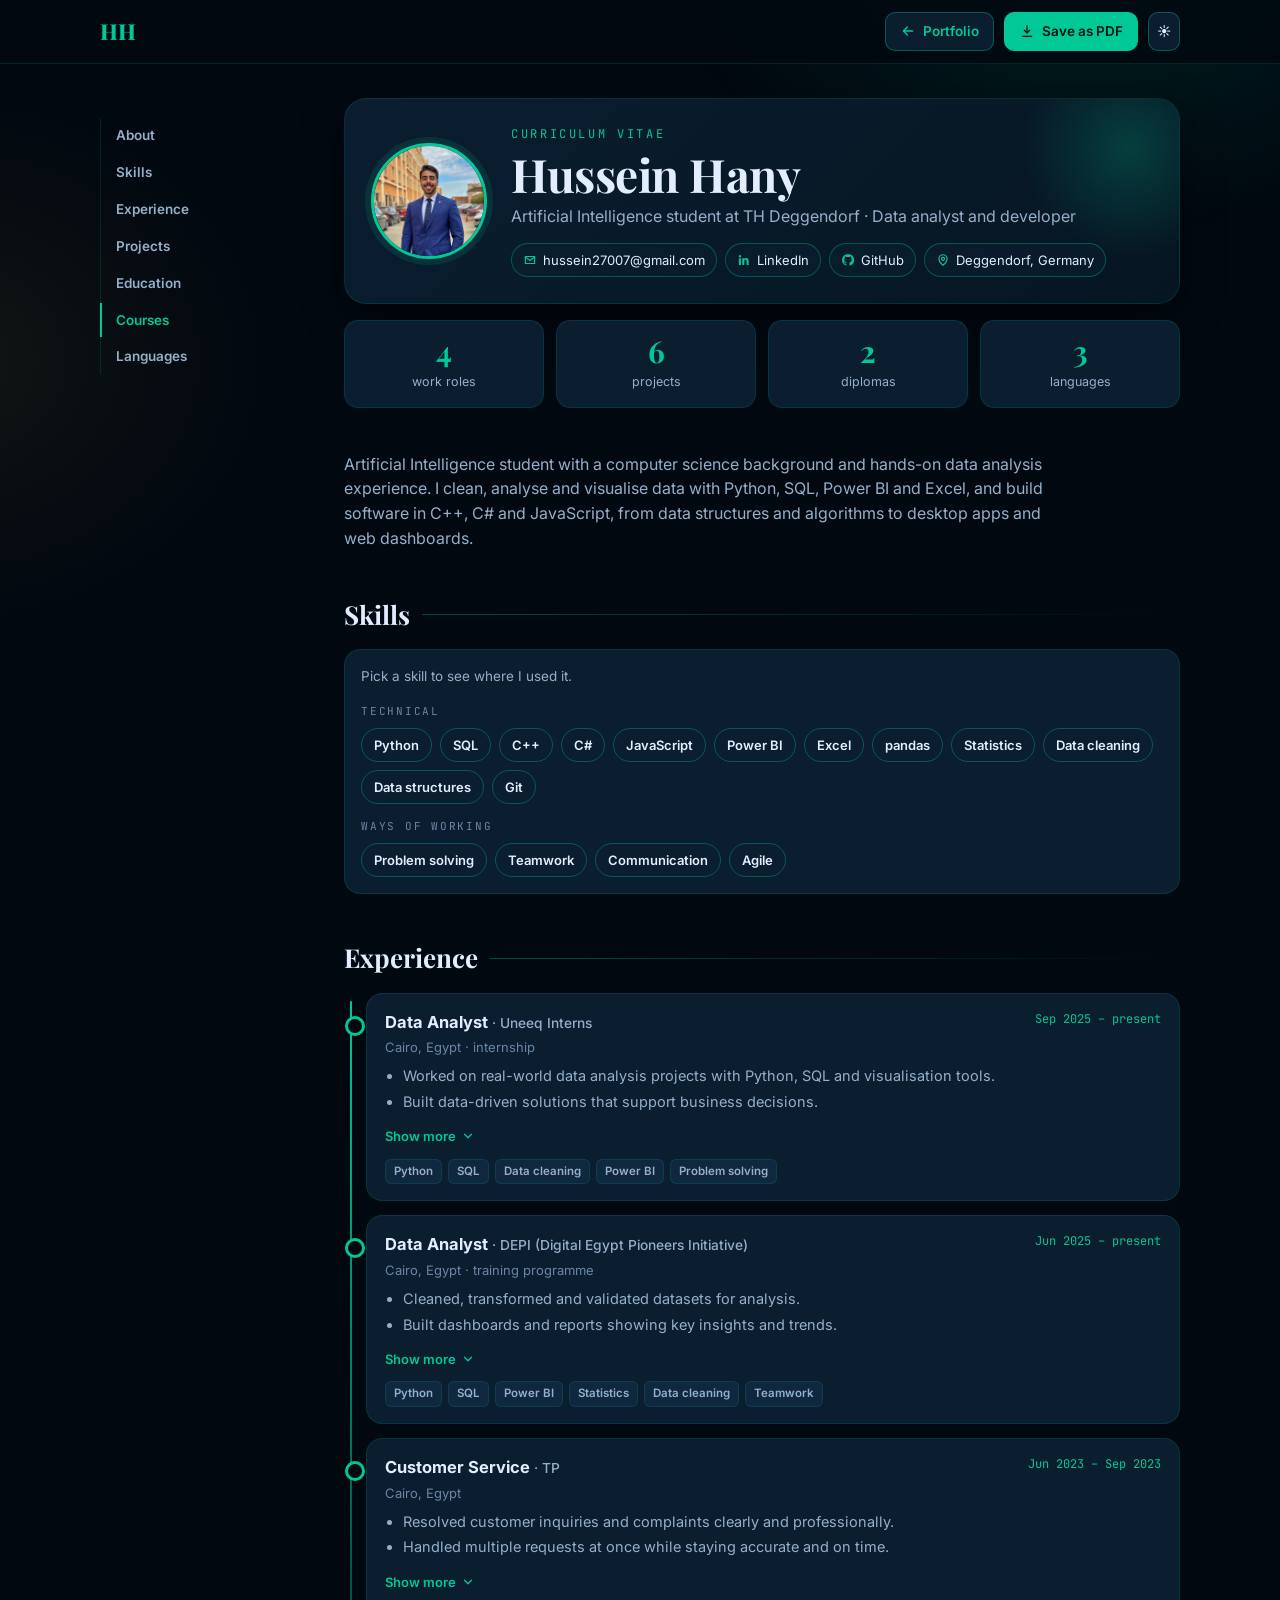
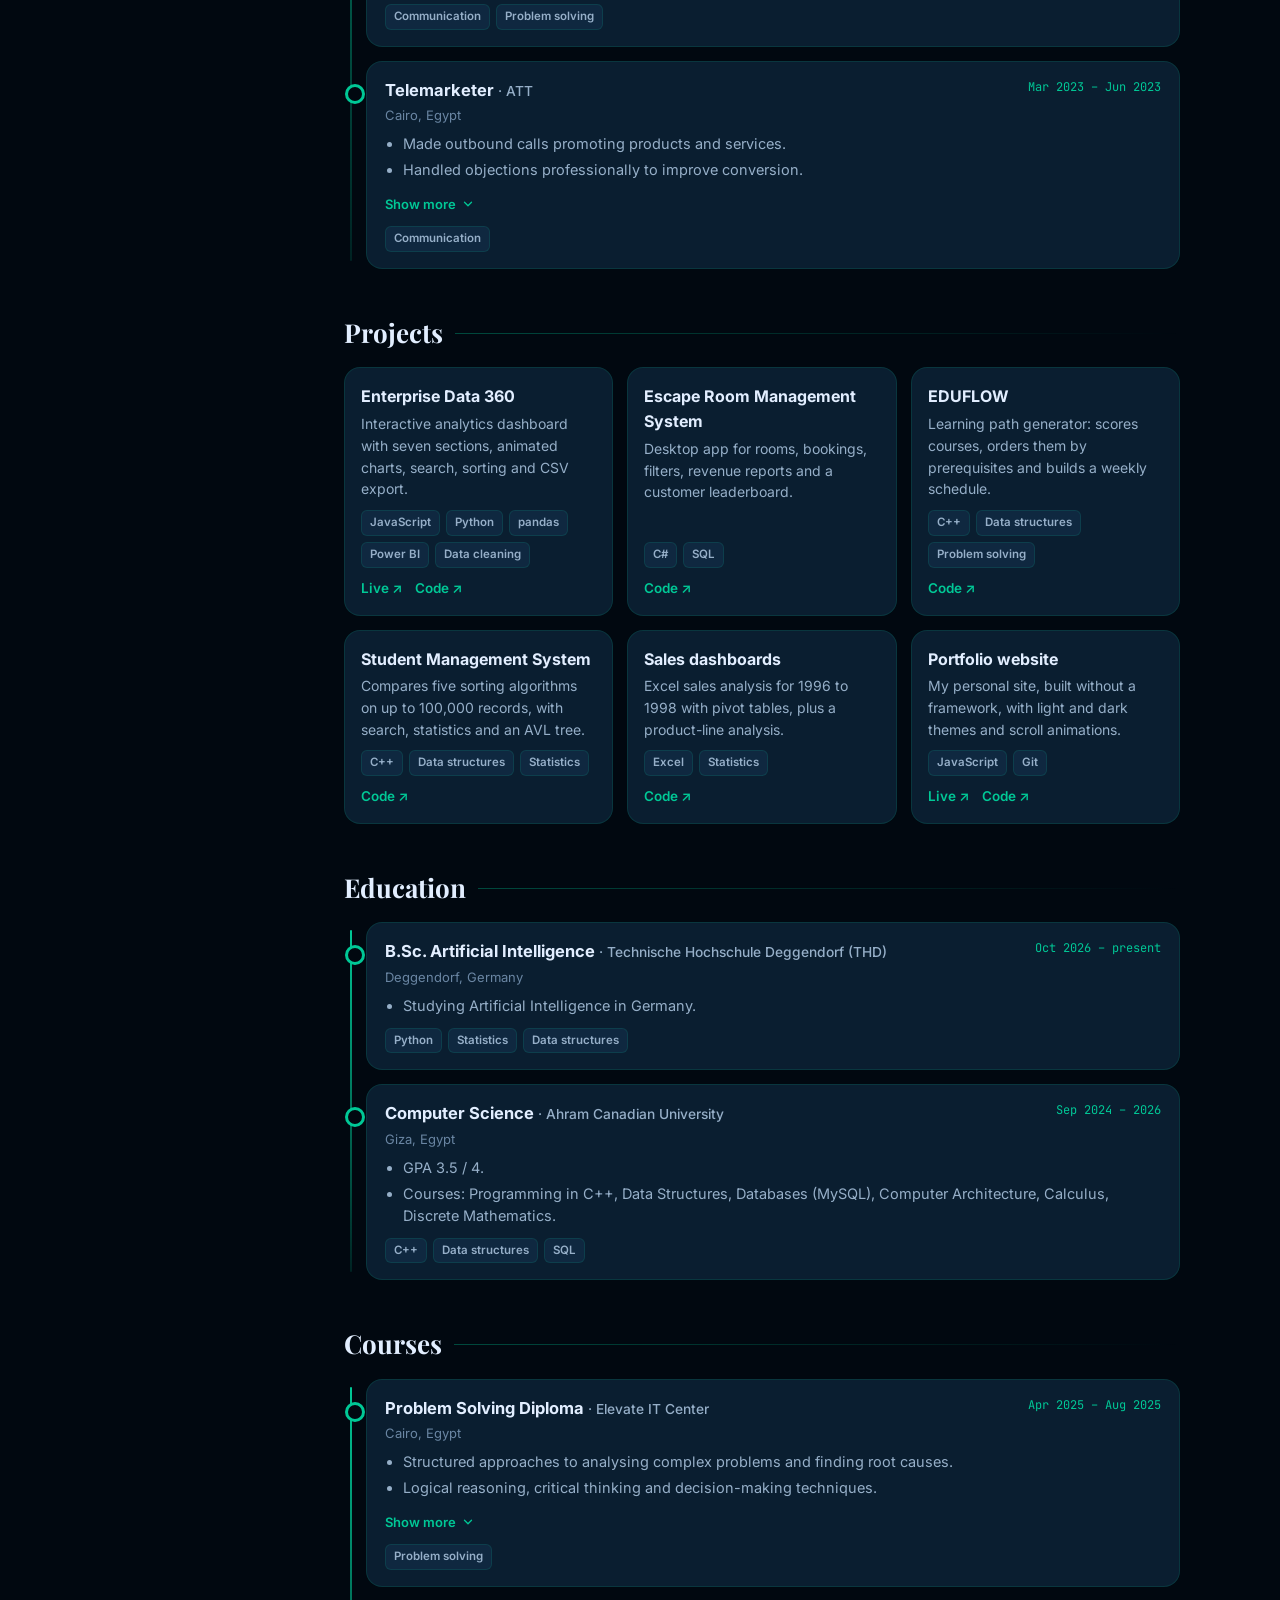
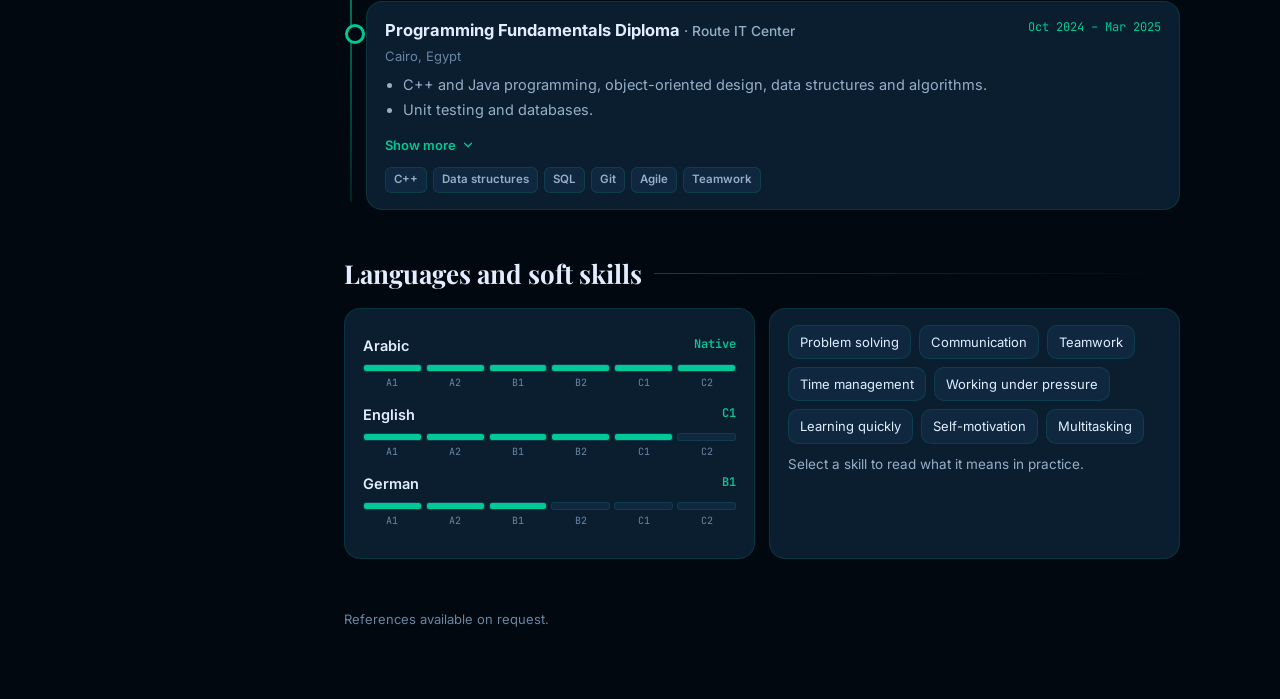
==== cv.html @ 5f70a291 "Add an interactive CV page and link it from the portfolio - cv.html: skill filter that highlights wh" ====
<!DOCTYPE html>
<html lang="en">
<head>
<meta charset="UTF-8">
<meta name="viewport" content="width=device-width, initial-scale=1">
<title>CV · Hussein Hany</title>
<meta name="description" content="Interactive CV of Hussein Hany: Artificial Intelligence student at TH Deggendorf, data analyst and developer.">
<link rel="canonical" href="https://husseinhany.github.io/cv.html">
<meta property="og:title" content="Hussein Hany · CV">
<meta property="og:description" content="Artificial Intelligence student at TH Deggendorf, data analyst and developer.">
<meta property="og:image" content="https://husseinhany.github.io/img/photo.jpg">
<link rel="icon" type="image/svg+xml" href="data:image/svg+xml,%3Csvg xmlns='http://www.w3.org/2000/svg' viewBox='0 0 64 64'%3E%3Crect width='64' height='64' rx='12' fill='%230a0f14'/%3E%3Ctext x='32' y='42' text-anchor='middle' font-family='Georgia' font-size='28' font-weight='700' fill='%2300c896'%3EHH%3C/text%3E%3C/svg%3E">
<script>
  // Same theme setting as the portfolio, applied before first paint.
  (function () {
    var t = null;
    try { t = localStorage.getItem('theme'); } catch (e) {}
    if (t === 'light') document.documentElement.setAttribute('data-theme', 'light');
  })();
</script>
<link rel="preconnect" href="https://fonts.googleapis.com">
<link rel="preconnect" href="https://fonts.gstatic.com" crossorigin>
<link href="https://fonts.googleapis.com/css2?family=Playfair+Display:wght@700;800&family=Inter:wght@400;500;600;700&family=JetBrains+Mono:wght@500&display=swap" rel="stylesheet">
<style>
:root {
  --bg: #010810; --bg2: #061522; --card: #0a1e30; --card2: #0f2840;
  --em: #00c896; --em2: #2fffc0; --gold: #f5c842;
  --text: #e2eeff; --sub: #96afc8; --muted: #6a86a3;
  --border: rgba(0,200,150,.14); --border2: rgba(0,200,150,.34);
  --dim: .28; --shadow: 0 14px 44px rgba(0,0,0,.45);
  --serif: 'Playfair Display', Georgia, serif; --sans: 'Inter', system-ui, -apple-system, 'Segoe UI', sans-serif; --mono: 'JetBrains Mono', ui-monospace, Menlo, monospace;
}
:root[data-theme="light"] {
  --bg: #edf2f7; --bg2: #e2eaf5; --card: #ffffff; --card2: #f3f7fc;
  --em: #007a5a; --em2: #009972; --gold: #a37c00;
  --text: #0a1929; --sub: #2c4a6e; --muted: #557391;
  --border: rgba(0,122,90,.16); --border2: rgba(0,122,90,.40);
  --dim: .32; --shadow: 0 10px 34px rgba(10,25,41,.10);
}
* { box-sizing: border-box; }
html { scroll-behavior: smooth; scroll-padding-top: 84px; }
body { margin: 0; background: var(--bg); color: var(--text); font-family: var(--sans); line-height: 1.55; -webkit-font-smoothing: antialiased; }
a { color: var(--em); text-decoration: none; }
a:hover { text-decoration: underline; }
button { font: inherit; color: inherit; cursor: pointer; }
:focus-visible { outline: 2px solid var(--em2); outline-offset: 3px; border-radius: 6px; }
.sr-only { position: absolute; width: 1px; height: 1px; overflow: hidden; clip: rect(0 0 0 0); white-space: nowrap; }
.glow { position: fixed; inset: 0; pointer-events: none; z-index: -1; background: radial-gradient(600px 400px at 85% -5%, rgba(0,200,150,.14), transparent 70%), radial-gradient(500px 400px at -5% 40%, rgba(245,200,66,.07), transparent 70%); }

/* Top bar */
.top { position: sticky; top: 0; z-index: 30; backdrop-filter: blur(14px); -webkit-backdrop-filter: blur(14px); background: color-mix(in srgb, var(--bg) 80%, transparent); border-bottom: 1px solid var(--border); }
.top-in { max-width: 1120px; margin: 0 auto; padding: 12px 20px; display: flex; align-items: center; gap: 10px; }
.logo { font-family: var(--serif); font-weight: 800; font-size: 22px; color: var(--em); margin-right: auto; }
.logo:hover { text-decoration: none; }
.btn { display: inline-flex; align-items: center; gap: 7px; padding: 8px 14px; border-radius: 10px; border: 1.5px solid var(--border2); background: var(--card); font-size: 13.5px; font-weight: 600; transition: transform .15s, border-color .15s, background .15s, box-shadow .15s; }
.btn:hover { transform: translateY(-2px); border-color: var(--em); box-shadow: 0 6px 18px rgba(0,200,150,.18); text-decoration: none; }
.btn:active { transform: translateY(0); }
.btn.primary { background: var(--em); color: #00140e; border-color: var(--em); }
:root[data-theme="light"] .btn.primary { color: #fff; }
.btn svg { width: 16px; height: 16px; }
.btn.icon { padding: 8px; }

/* Layout */
.wrap { max-width: 1120px; margin: 0 auto; padding: 0 20px 70px; display: grid; grid-template-columns: 210px minmax(0, 1fr); gap: 34px; }
.side { position: sticky; top: 84px; align-self: start; padding-top: 34px; }
.side nav { display: flex; flex-direction: column; gap: 2px; border-left: 1.5px solid var(--border); }
.side a { color: var(--sub); font-size: 13.5px; font-weight: 600; padding: 7px 14px; margin-left: -1.5px; border-left: 2px solid transparent; transition: color .15s, border-color .15s; }
.side a:hover { color: var(--text); text-decoration: none; }
.side a.on { color: var(--em); border-left-color: var(--em); }
main { padding-top: 34px; min-width: 0; }

/* Hero */
.hero { display: grid; grid-template-columns: 116px 1fr; gap: 24px; align-items: center; padding: 26px; border-radius: 22px; background: linear-gradient(135deg, var(--card), var(--bg2)); border: 1px solid var(--border); box-shadow: var(--shadow); position: relative; overflow: hidden; }
.hero::after { content: ""; position: absolute; right: -60px; top: -60px; width: 220px; height: 220px; border-radius: 50%; background: radial-gradient(circle, rgba(0,200,150,.22), transparent 70%); }
.photo { width: 116px; height: 116px; border-radius: 50%; object-fit: cover; object-position: top center; border: 3px solid var(--em); box-shadow: 0 0 0 6px rgba(0,200,150,.12); }
.eyebrow { font-family: var(--mono); font-size: 12px; letter-spacing: .22em; color: var(--em); text-transform: uppercase; }
h1 { font-family: var(--serif); font-size: clamp(30px, 4.6vw, 46px); line-height: 1.05; margin: 6px 0 6px; letter-spacing: -.01em; }
.role { color: var(--sub); font-size: 16px; margin: 0 0 14px; }
.contact { display: flex; flex-wrap: wrap; gap: 8px; position: relative; z-index: 1; }
.chip-link { display: inline-flex; align-items: center; gap: 6px; padding: 6px 11px; border-radius: 999px; border: 1px solid var(--border2); font-size: 13px; color: var(--text); background: color-mix(in srgb, var(--card) 70%, transparent); transition: border-color .15s, transform .15s; }
.chip-link:hover { border-color: var(--em); transform: translateY(-1px); text-decoration: none; }
.chip-link svg { width: 14px; height: 14px; color: var(--em); }

/* Stats */
.stats { display: grid; grid-template-columns: repeat(4, 1fr); gap: 12px; margin: 16px 0 0; }
.stat { padding: 14px; border-radius: 14px; background: var(--card); border: 1px solid var(--border); text-align: center; }
.stat b { display: block; font-family: var(--serif); font-size: 30px; color: var(--em); line-height: 1.1; }
.stat span { font-size: 12.5px; color: var(--sub); }

/* Sections */
section { margin-top: 44px; }
h2 { font-family: var(--serif); font-size: 26px; margin: 0 0 14px; display: flex; align-items: center; gap: 12px; }
h2::after { content: ""; flex: 1; height: 1px; background: linear-gradient(90deg, var(--border2), transparent); }
.lead { color: var(--sub); margin: 0; max-width: 70ch; }

/* Skill filter */
.filter { padding: 16px; border-radius: 16px; background: var(--card); border: 1px solid var(--border); }
.filter-head { display: flex; align-items: center; justify-content: space-between; gap: 10px; flex-wrap: wrap; margin-bottom: 10px; }
.filter-head p { margin: 0; font-size: 13.5px; color: var(--sub); }
.filter-head p b { color: var(--text); }
.chips { display: flex; flex-wrap: wrap; gap: 8px; }
.skill { padding: 6px 12px; border-radius: 999px; border: 1.5px solid var(--border2); background: transparent; font-size: 13px; font-weight: 600; color: var(--text); transition: background .15s, border-color .15s, color .15s, transform .15s; }
.skill:hover { border-color: var(--em); transform: translateY(-1px); }
.skill[aria-pressed="true"] { background: var(--em); border-color: var(--em); color: #00140e; }
:root[data-theme="light"] .skill[aria-pressed="true"] { color: #fff; }
.group-label { width: 100%; font-family: var(--mono); font-size: 11px; letter-spacing: .16em; color: var(--muted); text-transform: uppercase; margin-top: 6px; }
.clear { font-size: 13px; padding: 5px 10px; border-radius: 8px; border: 1.5px solid var(--border2); background: transparent; }
.clear[hidden] { display: none; }

/* Timeline */
.timeline { position: relative; display: grid; gap: 14px; padding-left: 22px; }
.timeline::before { content: ""; position: absolute; left: 6px; top: 8px; bottom: 8px; width: 2px; background: linear-gradient(var(--em), var(--border)); border-radius: 2px; }
.item { position: relative; padding: 16px 18px; border-radius: 16px; background: var(--card); border: 1px solid var(--border); transition: opacity .3s, transform .3s, border-color .2s, box-shadow .2s; }
.item::before { content: ""; position: absolute; left: -22px; top: 22px; width: 14px; height: 14px; border-radius: 50%; background: var(--bg); border: 3px solid var(--em); }
.item:hover { border-color: var(--border2); box-shadow: var(--shadow); }
.item.dim { opacity: var(--dim); }
.item.hit { border-color: var(--em); }
.item-head { display: flex; justify-content: space-between; gap: 14px; flex-wrap: wrap; }
.item h3 { margin: 0; font-size: 16.5px; }
.item h3 small { font-weight: 500; color: var(--sub); }
.when { font-family: var(--mono); font-size: 12px; color: var(--em); white-space: nowrap; }
.where { font-size: 13px; color: var(--muted); margin: 2px 0 8px; }
.item ul { margin: 0; padding-left: 18px; color: var(--sub); font-size: 14.5px; }
.item li { margin: 3px 0; }
.item li.more { display: none; }
.item.open li.more { display: list-item; animation: fade .3s ease; }
.toggle { margin-top: 8px; font-size: 13px; font-weight: 600; color: var(--em); background: none; border: 0; padding: 2px 0; display: inline-flex; align-items: center; gap: 5px; }
.toggle svg { width: 14px; height: 14px; transition: transform .2s; }
.item.open .toggle svg { transform: rotate(180deg); }
.tags { display: flex; flex-wrap: wrap; gap: 6px; margin-top: 10px; }
.tag { font-size: 11.5px; font-weight: 600; padding: 3px 8px; border-radius: 6px; background: var(--card2); border: 1px solid var(--border); color: var(--sub); }
.tag.match { background: var(--em); border-color: var(--em); color: #00140e; }
:root[data-theme="light"] .tag.match { color: #fff; }
@keyframes fade { from { opacity: 0; transform: translateY(-3px); } to { opacity: 1; transform: none; } }

/* Projects */
.projects { display: grid; grid-template-columns: repeat(auto-fill, minmax(250px, 1fr)); gap: 14px; }
.proj { display: flex; flex-direction: column; padding: 16px; border-radius: 16px; background: var(--card); border: 1px solid var(--border); transition: transform .2s, border-color .2s, box-shadow .2s, opacity .3s; }
.proj:hover { transform: translateY(-4px); border-color: var(--em); box-shadow: var(--shadow); }
.proj.dim { opacity: var(--dim); }
.proj h3 { margin: 0 0 4px; font-size: 16px; }
.proj p { margin: 0; color: var(--sub); font-size: 14px; flex: 1; }
.proj .links { display: flex; gap: 12px; margin-top: 10px; font-size: 13.5px; font-weight: 600; }

/* Two-column bits */
.cols { display: grid; grid-template-columns: 1fr 1fr; gap: 14px; }
.card { padding: 16px 18px; border-radius: 16px; background: var(--card); border: 1px solid var(--border); }
.lang { margin: 10px 0 14px; }
.lang-head { display: flex; justify-content: space-between; font-size: 14.5px; font-weight: 600; }
.lang-head span { font-family: var(--mono); font-size: 12px; color: var(--em); }
.cefr { display: grid; grid-template-columns: repeat(6, 1fr); gap: 4px; margin-top: 6px; }
.cefr i { height: 8px; border-radius: 3px; background: var(--card2); border: 1px solid var(--border); position: relative; overflow: hidden; }
.cefr i::after { content: ""; position: absolute; inset: 0; background: var(--em); transform: scaleX(0); transform-origin: left; transition: transform .45s ease; transition-delay: calc(var(--n) * 90ms); }
.cefr i.on::after { transform: scaleX(1); }
.cefr-scale { display: grid; grid-template-columns: repeat(6, 1fr); gap: 4px; font-family: var(--mono); font-size: 10px; color: var(--muted); margin-top: 3px; text-align: center; }
.soft { display: flex; flex-wrap: wrap; gap: 8px; }
.soft button { padding: 6px 11px; border-radius: 10px; border: 1px solid var(--border); background: var(--card2); font-size: 13px; color: var(--text); transition: border-color .15s; }
.soft button:hover, .soft button[aria-expanded="true"] { border-color: var(--em); }
.soft-note { margin: 10px 0 0; font-size: 13.5px; color: var(--sub); min-height: 1.5em; }

/* Reveal on scroll */
.rv { opacity: 0; transform: translateY(18px); transition: opacity .6s ease, transform .6s ease; }
.rv.in { opacity: 1; transform: none; }
.intro { animation: rise .6s cubic-bezier(.2,.7,.2,1) both; animation-delay: var(--d, 0s); }
@keyframes rise { from { opacity: 0; transform: translateY(16px); } to { opacity: 1; transform: none; } }

.toast { position: fixed; left: 50%; bottom: 24px; transform: translate(-50%, 20px); opacity: 0; padding: 10px 16px; border-radius: 10px; background: var(--em); color: #00140e; font-weight: 700; font-size: 14px; transition: opacity .2s, transform .2s; z-index: 50; pointer-events: none; }
.toast.on { opacity: 1; transform: translate(-50%, 0); }
footer { color: var(--muted); font-size: 13px; margin-top: 50px; }

@media (max-width: 860px) {
  .wrap { grid-template-columns: 1fr; gap: 0; }
  .side { display: none; }
  .cols { grid-template-columns: 1fr; }
}
@media (max-width: 560px) {
  .top-in, .wrap { padding-left: 14px; padding-right: 14px; }
  .hero { grid-template-columns: 1fr; text-align: left; padding: 20px; }
  .photo { width: 88px; height: 88px; }
  .stats { grid-template-columns: repeat(2, 1fr); }
  .btn .txt { display: none; }
}
@media (prefers-reduced-motion: reduce) {
  *, *::before, *::after { animation: none !important; transition: none !important; }
  .rv { opacity: 1; transform: none; }
}
@media print {
  :root, :root[data-theme="light"] { --bg: #fff; --bg2: #fff; --card: #fff; --card2: #f4f4f4; --text: #111; --sub: #333; --muted: #555; --em: #006b50; --border: #ddd; --border2: #ccc; --shadow: none; }
  .top, .side, .glow, .filter, .toggle, .toast, .no-print { display: none !important; }
  .wrap { display: block; padding: 0; }
  main { padding: 0; }
  .rv { opacity: 1 !important; transform: none !important; }
  .item li.more { display: list-item !important; }
  .item, .proj, .card, .hero, .stat { break-inside: avoid; box-shadow: none; }
  .item.dim, .proj.dim { opacity: 1; }
  section { margin-top: 22px; }
  a { color: #111; }
  .cefr i::after { transform: scaleX(1); }
}
</style>
</head>
<body>
<div class="glow" aria-hidden="true"></div>

<header class="top">
  <div class="top-in">
    <a class="logo" href="index.html" aria-label="Back to the portfolio">HH</a>
    <a class="btn" href="index.html"><svg viewBox="0 0 24 24" fill="none" stroke="currentColor" stroke-width="2" stroke-linecap="round" stroke-linejoin="round" aria-hidden="true"><path d="M19 12H5m0 0 6-6m-6 6 6 6"/></svg><span class="txt">Portfolio</span></a>
    <button class="btn primary" id="print" type="button"><svg viewBox="0 0 24 24" fill="none" stroke="currentColor" stroke-width="2" stroke-linecap="round" stroke-linejoin="round" aria-hidden="true"><path d="M12 4v11m0 0-4-4m4 4 4-4M5 20h14"/></svg><span class="txt">Save as PDF</span></button>
    <button class="btn icon" id="theme" type="button" aria-label="Switch theme"></button>
  </div>
</header>

<div class="wrap">
  <aside class="side" aria-label="Sections">
    <nav id="toc">
      <a href="#about">About</a>
      <a href="#skills">Skills</a>
      <a href="#experience">Experience</a>
      <a href="#projects">Projects</a>
      <a href="#education">Education</a>
      <a href="#courses">Courses</a>
      <a href="#languages">Languages</a>
    </nav>
  </aside>

  <main>
    <div class="hero intro" id="about">
      <img class="photo" src="img/photo.jpg" alt="Hussein Hany" width="116" height="116">
      <div>
        <div class="eyebrow">Curriculum vitae</div>
        <h1>Hussein Hany</h1>
        <p class="role">Artificial Intelligence student at TH Deggendorf · Data analyst and developer</p>
        <div class="contact">
          <button class="chip-link" id="copy-email" type="button" title="Copy email address"><svg viewBox="0 0 24 24" fill="none" stroke="currentColor" stroke-width="2" stroke-linecap="round" stroke-linejoin="round" aria-hidden="true"><path d="M4 6h16v12H4z"/><path d="m4 7 8 6 8-6"/></svg>hussein27007@gmail.com</button>
          <a class="chip-link" href="https://www.linkedin.com/in/husseindarwesh" target="_blank" rel="noopener"><svg viewBox="0 0 24 24" fill="currentColor" aria-hidden="true"><path d="M5 3.5a2 2 0 1 1 0 4 2 2 0 0 1 0-4zM3.3 9h3.4v11.5H3.3zM9 9h3.3v1.6c.5-.9 1.6-1.9 3.4-1.9 3.6 0 4.3 2.4 4.3 5.4v6.4h-3.4v-5.7c0-1.4 0-3.1-1.9-3.1s-2.2 1.5-2.2 3v5.8H9z"/></svg>LinkedIn</a>
          <a class="chip-link" href="https://github.com/HusseinHany" target="_blank" rel="noopener"><svg viewBox="0 0 24 24" fill="currentColor" aria-hidden="true"><path d="M12 2a10 10 0 0 0-3.2 19.5c.5.1.7-.2.7-.5v-1.7c-2.8.6-3.4-1.3-3.4-1.3-.5-1.2-1.1-1.5-1.1-1.5-.9-.6.1-.6.1-.6 1 .1 1.5 1 1.5 1 .9 1.5 2.4 1.1 3 .8.1-.6.3-1.1.6-1.3-2.2-.3-4.6-1.1-4.6-5 0-1.1.4-2 1-2.7-.1-.3-.4-1.3.1-2.7 0 0 .8-.3 2.8 1a9.6 9.6 0 0 1 5 0c1.9-1.3 2.8-1 2.8-1 .5 1.4.2 2.4.1 2.7.7.7 1 1.6 1 2.7 0 3.9-2.3 4.7-4.6 5 .4.3.7.9.7 1.9v2.8c0 .3.2.6.7.5A10 10 0 0 0 12 2z"/></svg>GitHub</a>
          <span class="chip-link"><svg viewBox="0 0 24 24" fill="none" stroke="currentColor" stroke-width="2" stroke-linecap="round" stroke-linejoin="round" aria-hidden="true"><path d="M12 21s-7-5.6-7-11a7 7 0 0 1 14 0c0 5.4-7 11-7 11z"/><circle cx="12" cy="10" r="2.5"/></svg>Deggendorf, Germany</span>
        </div>
      </div>
    </div>

    <div class="stats intro" aria-label="At a glance" style="--d:.12s">
      <div class="stat"><b data-count="4">4</b><span>work roles</span></div>
      <div class="stat"><b data-count="6">6</b><span>projects</span></div>
      <div class="stat"><b data-count="2">2</b><span>diplomas</span></div>
      <div class="stat"><b data-count="3">3</b><span>languages</span></div>
    </div>

    <section class="rv">
      <p class="lead">Artificial Intelligence student with a computer science background and hands-on data analysis experience. I clean, analyse and visualise data with Python, SQL, Power BI and Excel, and build software in C++, C# and JavaScript, from data structures and algorithms to desktop apps and web dashboards.</p>
    </section>

    <section id="skills" class="rv">
      <h2>Skills</h2>
      <div class="filter">
        <div class="filter-head">
          <p id="filter-status">Pick a skill to see where I used it.</p>
          <button class="clear" id="clear" type="button" hidden>Show everything</button>
        </div>
        <div class="chips" id="skills-list" role="group" aria-label="Filter by skill"></div>
      </div>
    </section>

    <section id="experience" class="rv">
      <h2>Experience</h2>
      <div class="timeline" id="experience-list"></div>
    </section>

    <section id="projects" class="rv">
      <h2>Projects</h2>
      <div class="projects" id="project-list"></div>
    </section>

    <section id="education" class="rv">
      <h2>Education</h2>
      <div class="timeline" id="education-list"></div>
    </section>

    <section id="courses" class="rv">
      <h2>Courses</h2>
      <div class="timeline" id="course-list"></div>
    </section>

    <section id="languages" class="rv">
      <h2>Languages and soft skills</h2>
      <div class="cols">
        <div class="card" id="language-list" aria-label="Languages, on the CEFR scale from A1 to C2"></div>
        <div class="card">
          <div class="soft" id="soft-list"></div>
          <p class="soft-note" id="soft-note" aria-live="polite">Select a skill to read what it means in practice.</p>
        </div>
      </div>
    </section>

    <footer>References available on request.</footer>
  </main>
</div>
<div class="toast" id="toast" role="status"></div>

<script>
'use strict';
const SKILLS = {
  'Technical': ['Python', 'SQL', 'C++', 'C#', 'JavaScript', 'Power BI', 'Excel', 'pandas', 'Statistics', 'Data cleaning', 'Data structures', 'Git'],
  'Ways of working': ['Problem solving', 'Teamwork', 'Communication', 'Agile']
};

const EXPERIENCE = [
  { title: 'Data Analyst', org: 'Uneeq Interns', when: 'Sep 2025 – present', where: 'Cairo, Egypt · internship',
    points: ['Worked on real-world data analysis projects with Python, SQL and visualisation tools.', 'Built data-driven solutions that support business decisions.', 'Worked alongside industry professionals on practical assignments.', 'Strengthened data management, reporting and visualisation skills.'],
    tags: ['Python', 'SQL', 'Data cleaning', 'Power BI', 'Problem solving'] },
  { title: 'Data Analyst', org: 'DEPI (Digital Egypt Pioneers Initiative)', when: 'Jun 2025 – present', where: 'Cairo, Egypt · training programme',
    points: ['Cleaned, transformed and validated datasets for analysis.', 'Built dashboards and reports showing key insights and trends.', 'Applied statistical techniques to real-world datasets.', 'Collaborated in team projects that simulate industry reporting workflows.'],
    tags: ['Python', 'SQL', 'Power BI', 'Statistics', 'Data cleaning', 'Teamwork'] },
  { title: 'Customer Service', org: 'TP', when: 'Jun 2023 – Sep 2023', where: 'Cairo, Egypt',
    points: ['Resolved customer inquiries and complaints clearly and professionally.', 'Handled multiple requests at once while staying accurate and on time.', 'Tracked interactions in CRM tools to improve service.'],
    tags: ['Communication', 'Problem solving'] },
  { title: 'Telemarketer', org: 'ATT', when: 'Mar 2023 – Jun 2023', where: 'Cairo, Egypt',
    points: ['Made outbound calls promoting products and services.', 'Handled objections professionally to improve conversion.', 'Kept customer data accurate in the CRM while working to performance targets.'],
    tags: ['Communication'] }
];

const PROJECTS = [
  { title: 'Enterprise Data 360', text: 'Interactive analytics dashboard with seven sections, animated charts, search, sorting and CSV export.', tags: ['JavaScript', 'Python', 'pandas', 'Power BI', 'Data cleaning'], live: 'https://husseinhany.github.io/Data-Analysis-Project/', code: 'https://github.com/HusseinHany/Data-Analysis-Project' },
  { title: 'Escape Room Management System', text: 'Desktop app for rooms, bookings, filters, revenue reports and a customer leaderboard.', tags: ['C#', 'SQL'], code: 'https://github.com/HusseinHany/EscapeRoomBookingSystem' },
  { title: 'EDUFLOW', text: 'Learning path generator: scores courses, orders them by prerequisites and builds a weekly schedule.', tags: ['C++', 'Data structures', 'Problem solving'], code: 'https://github.com/HusseinHany/EDUFLOW' },
  { title: 'Student Management System', text: 'Compares five sorting algorithms on up to 100,000 records, with search, statistics and an AVL tree.', tags: ['C++', 'Data structures', 'Statistics'], code: 'https://github.com/HusseinHany/Student-Management-System' },
  { title: 'Sales dashboards', text: 'Excel sales analysis for 1996 to 1998 with pivot tables, plus a product-line analysis.', tags: ['Excel', 'Statistics'], code: 'https://github.com/HusseinHany/Sales' },
  { title: 'Portfolio website', text: 'My personal site, built without a framework, with light and dark themes and scroll animations.', tags: ['JavaScript', 'Git'], live: 'https://husseinhany.github.io/', code: 'https://github.com/HusseinHany/HusseinHany.github.io' }
];

const EDUCATION = [
  { title: 'B.Sc. Artificial Intelligence', org: 'Technische Hochschule Deggendorf (THD)', when: 'Oct 2026 – present', where: 'Deggendorf, Germany',
    points: ['Studying Artificial Intelligence in Germany.'], tags: ['Python', 'Statistics', 'Data structures'] },
  { title: 'Computer Science', org: 'Ahram Canadian University', when: 'Sep 2024 – 2026', where: 'Giza, Egypt',
    points: ['GPA 3.5 / 4.', 'Courses: Programming in C++, Data Structures, Databases (MySQL), Computer Architecture, Calculus, Discrete Mathematics.'],
    tags: ['C++', 'Data structures', 'SQL'] }
];

const COURSES = [
  { title: 'Problem Solving Diploma', org: 'Elevate IT Center', when: 'Apr 2025 – Aug 2025', where: 'Cairo, Egypt',
    points: ['Structured approaches to analysing complex problems and finding root causes.', 'Logical reasoning, critical thinking and decision-making techniques.', 'Breaking challenges down into actionable steps.'],
    tags: ['Problem solving'] },
  { title: 'Programming Fundamentals Diploma', org: 'Route IT Center', when: 'Oct 2024 – Mar 2025', where: 'Cairo, Egypt',
    points: ['C++ and Java programming, object-oriented design, data structures and algorithms.', 'Unit testing and databases.', 'Version control with Git and GitHub, working in an Agile team.'],
    tags: ['C++', 'Data structures', 'SQL', 'Git', 'Agile', 'Teamwork'] }
];

const LANGUAGES = [['Arabic', 'Native', 6], ['English', 'C1', 5], ['German', 'B1', 3]];
const SOFT = {
  'Problem solving': 'Finding the real issue, analysing it and choosing a solution quickly.',
  'Communication': 'Explaining things clearly in speech and writing, to customers and teammates.',
  'Teamwork': 'Working with others towards shared goals, as in my DEPI team projects.',
  'Time management': 'Planning tasks so deadlines are met.',
  'Working under pressure': 'Keeping quality high with tight deadlines and performance targets.',
  'Learning quickly': 'Picking up new tools and concepts fast and applying them.',
  'Self-motivation': 'Staying focused and productive without needing supervision.',
  'Multitasking': 'Handling several requests at once without losing accuracy.'
};

/* ---------- Helpers ---------- */
const $ = (s, el = document) => el.querySelector(s);
function h(tag, attrs, ...kids) {
  const el = document.createElement(tag);
  for (const [k, v] of Object.entries(attrs || {})) {
    if (v == null) continue;
    if (k === 'class') el.className = v; else if (k.startsWith('on')) el.addEventListener(k.slice(2), v); else el.setAttribute(k, v);
  }
  for (const kid of kids.flat()) if (kid != null) el.append(kid);
  return el;
}
const chevron = () => { const s = document.createElementNS('http://www.w3.org/2000/svg', 'svg'); s.setAttribute('viewBox', '0 0 24 24'); s.setAttribute('aria-hidden', 'true'); s.innerHTML = '<path d="m6 9 6 6 6-6" fill="none" stroke="currentColor" stroke-width="2.2" stroke-linecap="round" stroke-linejoin="round"/>'; return s; };
const reduce = window.matchMedia('(prefers-reduced-motion: reduce)').matches;
let active = null;

/* ---------- Build ---------- */
function timelineItem(it) {
  const extra = it.points.length > 2;
  const card = h('article', { class: 'item', 'data-tags': it.tags.join('|') },
    h('div', { class: 'item-head' }, h('h3', {}, it.title + ' ', h('small', {}, '· ' + it.org)), h('span', { class: 'when' }, it.when)),
    h('div', { class: 'where' }, it.where),
    h('ul', {}, it.points.map((p, i) => h('li', { class: i >= 2 ? 'more' : null }, p))),
    extra ? h('button', { class: 'toggle', type: 'button', 'aria-expanded': 'false', onclick: (e) => {
      const open = card.classList.toggle('open'); e.currentTarget.setAttribute('aria-expanded', String(open));
      e.currentTarget.firstChild.textContent = open ? 'Show less ' : 'Show more ';
    } }, 'Show more ', chevron()) : null,
    h('div', { class: 'tags' }, it.tags.map((t) => h('span', { class: 'tag' }, t))));
  return card;
}
$('#experience-list').append(...EXPERIENCE.map(timelineItem));
$('#education-list').append(...EDUCATION.map(timelineItem));
$('#course-list').append(...COURSES.map(timelineItem));
$('#project-list').append(...PROJECTS.map((p) => h('article', { class: 'proj', 'data-tags': p.tags.join('|') },
  h('h3', {}, p.title), h('p', {}, p.text),
  h('div', { class: 'tags' }, p.tags.map((t) => h('span', { class: 'tag' }, t))),
  h('div', { class: 'links' }, p.live ? h('a', { href: p.live, target: '_blank', rel: 'noopener' }, 'Live ↗') : null, h('a', { href: p.code, target: '_blank', rel: 'noopener' }, 'Code ↗')))));

const skillList = $('#skills-list');
for (const [group, list] of Object.entries(SKILLS)) {
  skillList.append(h('span', { class: 'group-label' }, group));
  list.forEach((s) => skillList.append(h('button', { class: 'skill', type: 'button', 'aria-pressed': 'false', 'data-skill': s, onclick: () => filter(active === s ? null : s) }, s)));
}

$('#language-list').append(...LANGUAGES.map(([name, level, n]) => h('div', { class: 'lang' },
  h('div', { class: 'lang-head' }, name, h('span', {}, level)),
  h('div', { class: 'cefr', role: 'img', 'aria-label': name + ': ' + level }, [1, 2, 3, 4, 5, 6].map((i) => h('i', { style: '--n:' + i, 'data-on': i <= n ? '1' : '0' }))),
  h('div', { class: 'cefr-scale', 'aria-hidden': 'true' }, ['A1', 'A2', 'B1', 'B2', 'C1', 'C2'].map((l) => h('span', {}, l))))));

const note = $('#soft-note');
$('#soft-list').append(...Object.keys(SOFT).map((s) => h('button', { type: 'button', 'aria-expanded': 'false', onclick: (e) => {
  document.querySelectorAll('#soft-list button').forEach((b) => b.setAttribute('aria-expanded', 'false'));
  e.currentTarget.setAttribute('aria-expanded', 'true');
  note.textContent = s + ': ' + SOFT[s];
} }, s)));

/* ---------- Skill filter ---------- */
function filter(skill) {
  active = skill;
  document.querySelectorAll('.skill').forEach((b) => b.setAttribute('aria-pressed', String(b.dataset.skill === skill)));
  let hits = 0;
  document.querySelectorAll('[data-tags]').forEach((el) => {
    const has = !skill || el.dataset.tags.split('|').includes(skill);
    el.classList.toggle('dim', !has);
    el.classList.toggle('hit', !!skill && has);
    el.querySelectorAll('.tag').forEach((t) => t.classList.toggle('match', !!skill && t.textContent === skill));
    if (skill && has) hits++;
  });
  const status = $('#filter-status');
  status.replaceChildren();
  if (skill) status.append('Used ', h('b', {}, skill), ' in ' + hits + (hits === 1 ? ' place' : ' places') + ', highlighted below.');
  else status.append('Pick a skill to see where I used it.');
  $('#clear').hidden = !skill;
}
$('#clear').addEventListener('click', () => filter(null));

/* ---------- Reveal, counters, language bars ---------- */
function countUp(el) {
  const target = +el.dataset.count;
  if (reduce) { el.textContent = target; return; }
  const start = performance.now();
  (function frame(now) { const p = Math.min(1, (now - start) / 900); el.textContent = Math.round(target * (1 - Math.pow(1 - p, 3))); if (p < 1) requestAnimationFrame(frame); })(start);
}
const io = new IntersectionObserver((entries) => entries.forEach((e) => {
  if (!e.isIntersecting) return;
  e.target.classList.add('in');
  e.target.querySelectorAll('[data-count]').forEach(countUp);
  e.target.querySelectorAll('.cefr i[data-on="1"]').forEach((i) => i.classList.add('on'));
  io.unobserve(e.target);
}), { threshold: .12 });
document.querySelectorAll('.rv').forEach((el) => io.observe(el));
document.querySelectorAll('.intro [data-count]').forEach(countUp);

/* ---------- Scroll spy ---------- */
const links = [...document.querySelectorAll('#toc a')];
const spy = new IntersectionObserver((entries) => entries.forEach((e) => {
  if (e.isIntersecting) links.forEach((a) => a.classList.toggle('on', a.getAttribute('href') === '#' + e.target.id));
}), { rootMargin: '-40% 0px -55% 0px' });
links.forEach((a) => { const t = document.querySelector(a.getAttribute('href')); if (t) spy.observe(t); });

/* ---------- Actions ---------- */
const toast = $('#toast');
function say(text) { toast.textContent = text; toast.classList.add('on'); clearTimeout(say.t); say.t = setTimeout(() => toast.classList.remove('on'), 1800); }
$('#copy-email').addEventListener('click', () => {
  const email = 'hussein27007@gmail.com';
  if (navigator.clipboard && window.isSecureContext) navigator.clipboard.writeText(email).then(() => say('Email copied'), () => { location.href = 'mailto:' + email; });
  else location.href = 'mailto:' + email;
});
$('#print').addEventListener('click', () => {
  filter(null);
  document.querySelectorAll('.rv').forEach((el) => el.classList.add('in'));
  document.querySelectorAll('.cefr i[data-on="1"]').forEach((i) => i.classList.add('on'));
  window.print();
});
const themeBtn = $('#theme');
function paintTheme() {
  const light = document.documentElement.getAttribute('data-theme') === 'light';
  themeBtn.textContent = light ? '🌙' : '☀️';
  themeBtn.setAttribute('aria-label', light ? 'Switch to dark theme' : 'Switch to light theme');
}
themeBtn.addEventListener('click', () => {
  const light = document.documentElement.getAttribute('data-theme') === 'light';
  if (light) document.documentElement.removeAttribute('data-theme'); else document.documentElement.setAttribute('data-theme', 'light');
  try { localStorage.setItem('theme', light ? 'dark' : 'light'); } catch (e) {}
  paintTheme();
});
paintTheme();
</script>
</body>
</html>
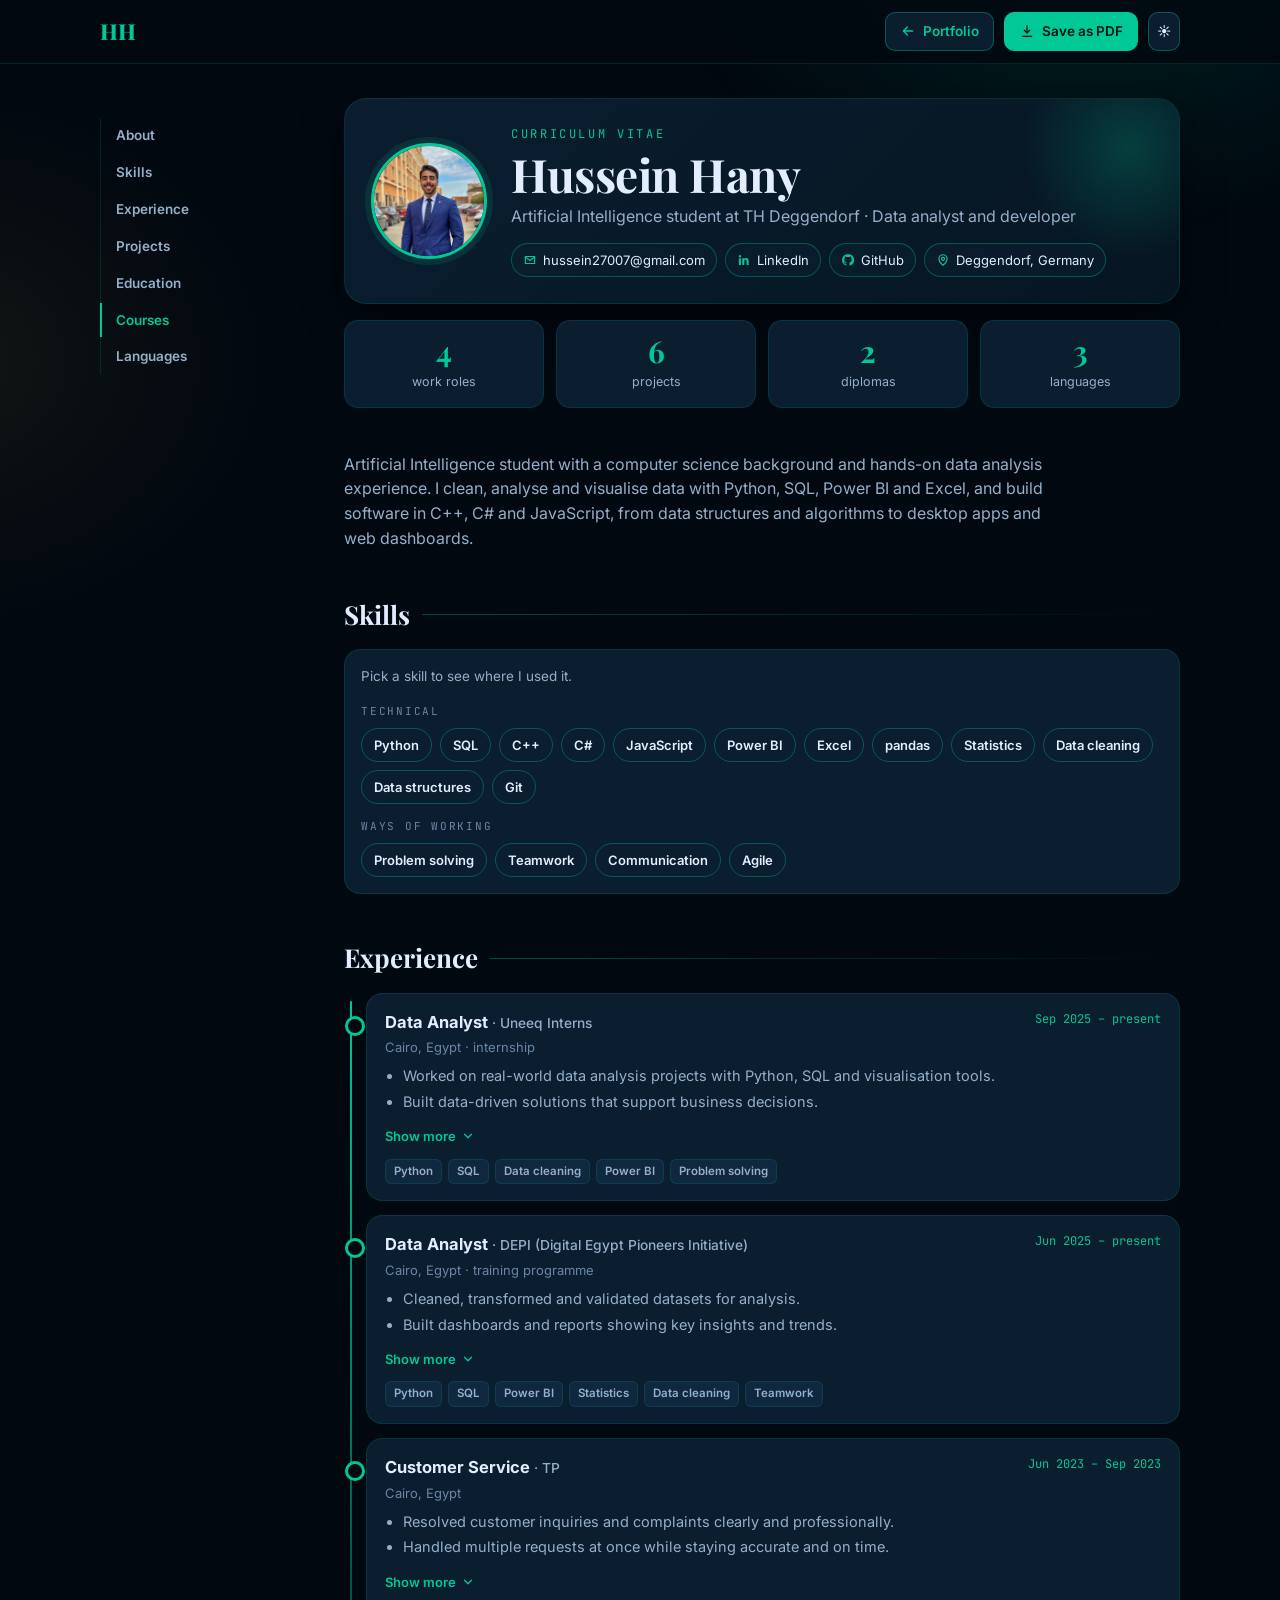
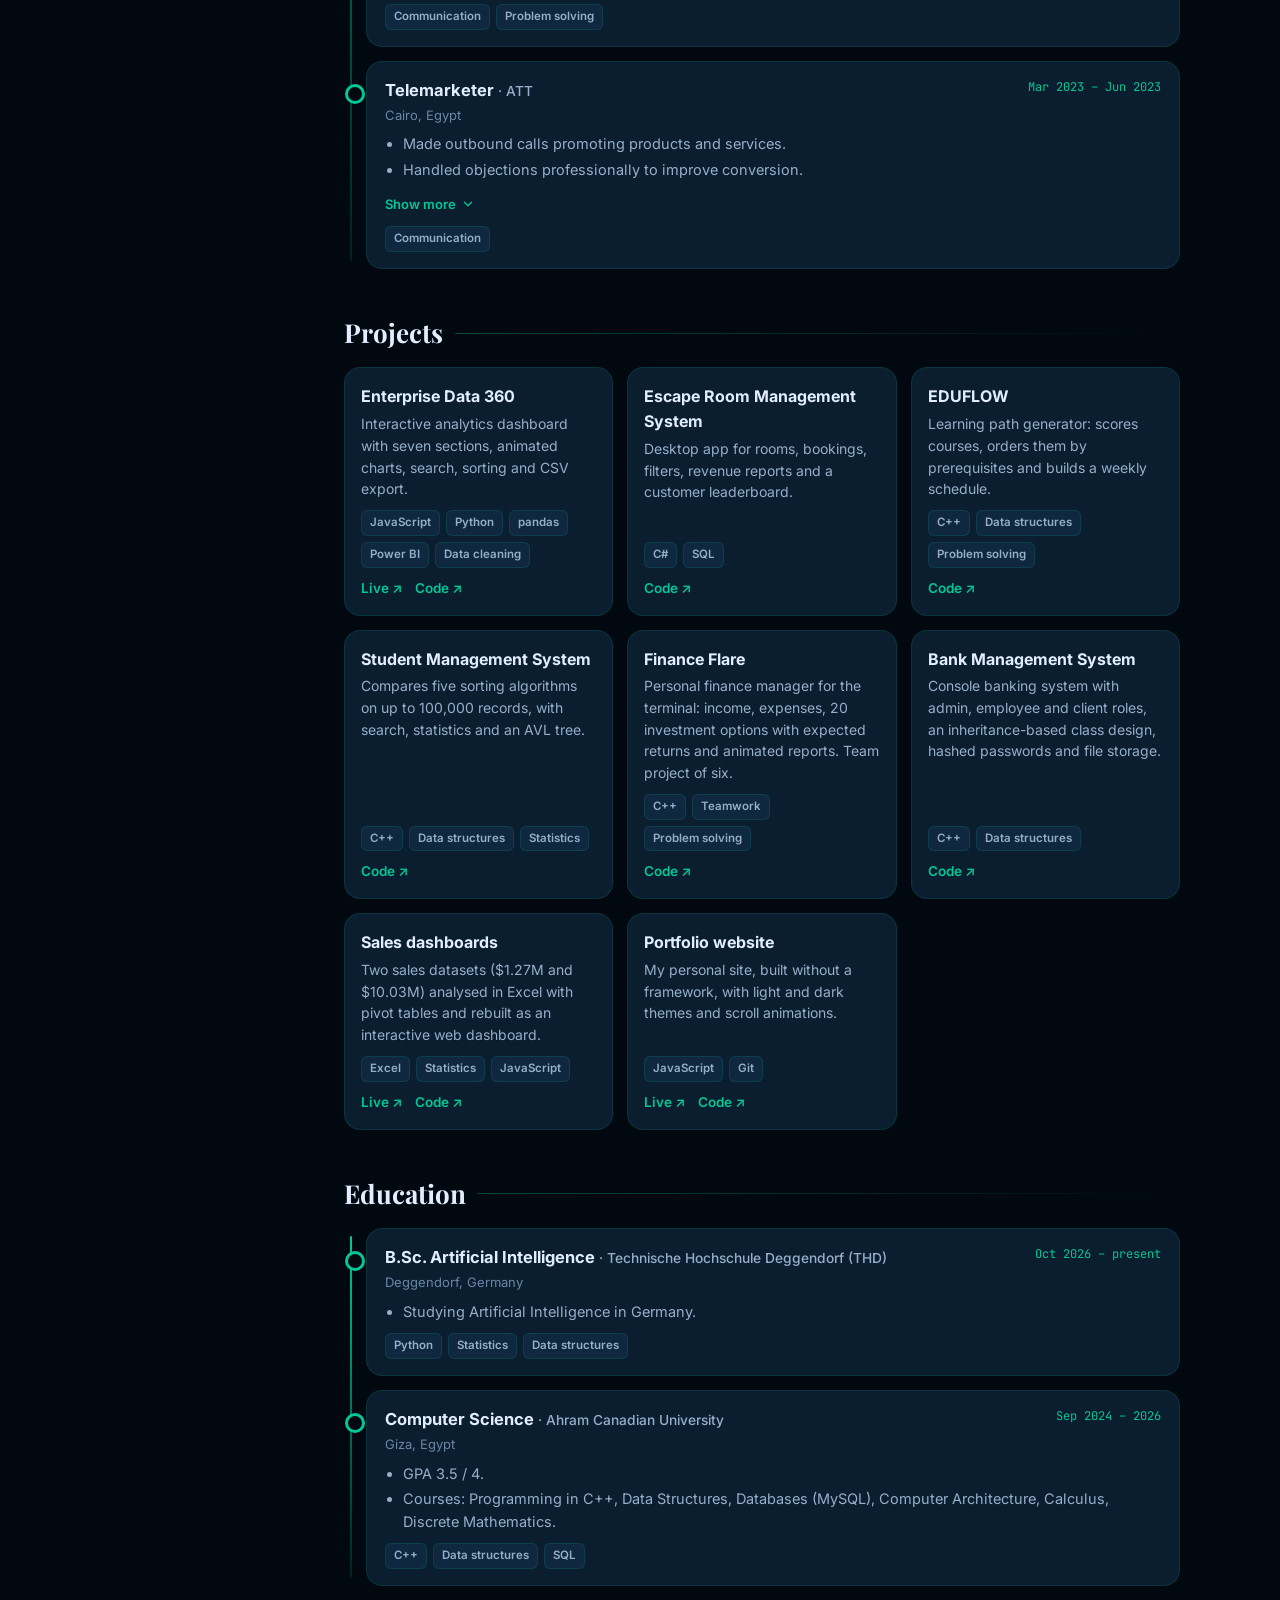
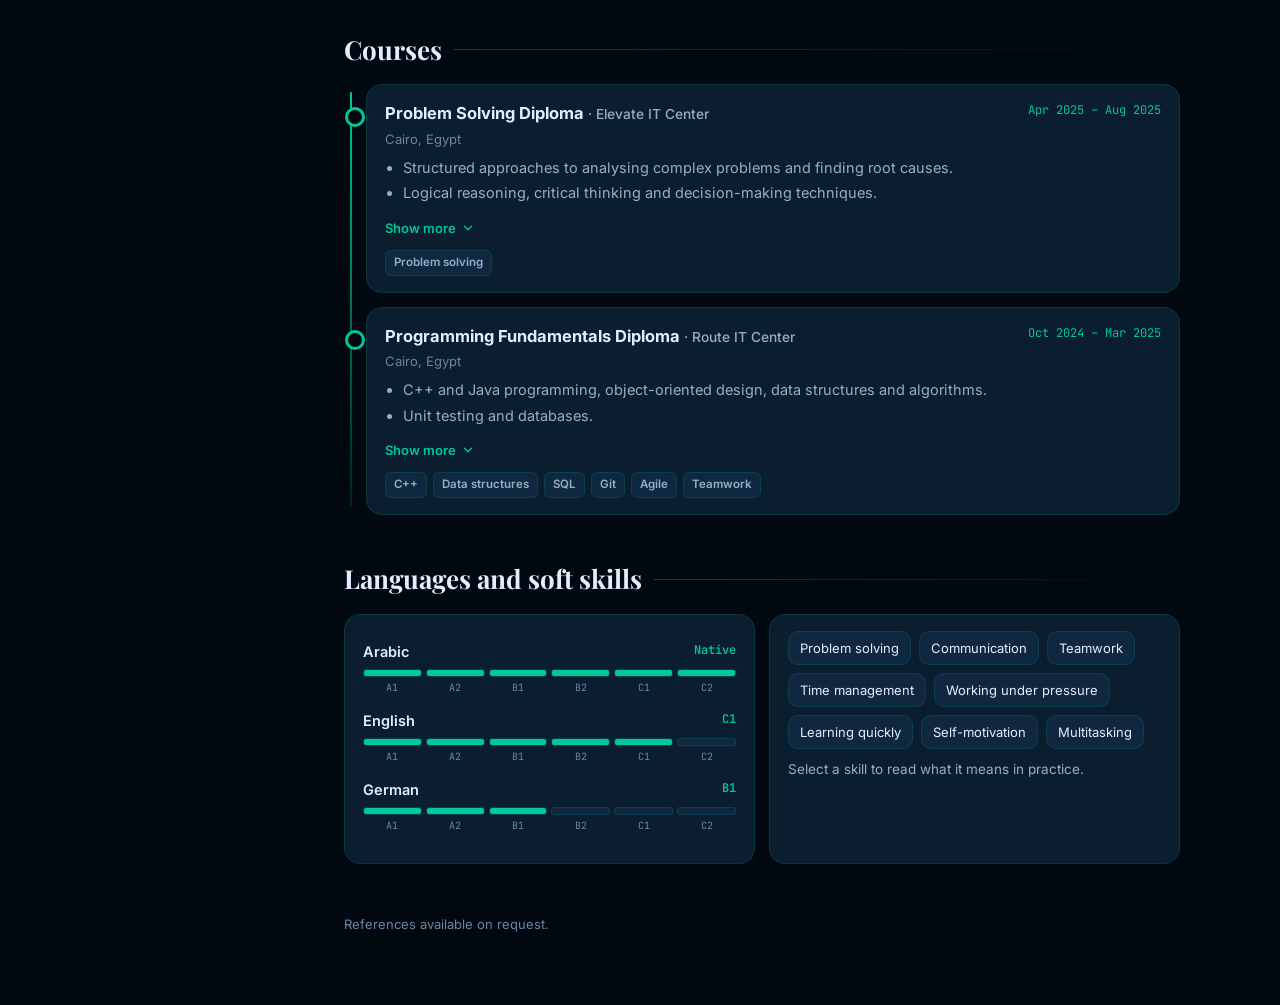
==== commit 891f7a45: "Every button does a real job; smoother, more interactive portfolio - Projects without a live site no" ====
--- a/cv.html
+++ b/cv.html
@@ -325,7 +325,9 @@
   { title: 'Escape Room Management System', text: 'Desktop app for rooms, bookings, filters, revenue reports and a customer leaderboard.', tags: ['C#', 'SQL'], code: 'https://github.com/HusseinHany/EscapeRoomBookingSystem' },
   { title: 'EDUFLOW', text: 'Learning path generator: scores courses, orders them by prerequisites and builds a weekly schedule.', tags: ['C++', 'Data structures', 'Problem solving'], code: 'https://github.com/HusseinHany/EDUFLOW' },
   { title: 'Student Management System', text: 'Compares five sorting algorithms on up to 100,000 records, with search, statistics and an AVL tree.', tags: ['C++', 'Data structures', 'Statistics'], code: 'https://github.com/HusseinHany/Student-Management-System' },
-  { title: 'Sales dashboards', text: 'Excel sales analysis for 1996 to 1998 with pivot tables, plus a product-line analysis.', tags: ['Excel', 'Statistics'], code: 'https://github.com/HusseinHany/Sales' },
+  { title: 'Finance Flare', text: 'Personal finance manager for the terminal: income, expenses, 20 investment options with expected returns and animated reports. Team project of six.', tags: ['C++', 'Teamwork', 'Problem solving'], code: 'https://github.com/HusseinHany/Finance-Flare' },
+  { title: 'Bank Management System', text: 'Console banking system with admin, employee and client roles, an inheritance-based class design, hashed passwords and file storage.', tags: ['C++', 'Data structures'], code: 'https://github.com/HusseinHany/Bank_System' },
+  { title: 'Sales dashboards', text: 'Two sales datasets ($1.27M and $10.03M) analysed in Excel with pivot tables and rebuilt as an interactive web dashboard.', tags: ['Excel', 'Statistics', 'JavaScript'], live: 'https://husseinhany.github.io/Sales/', code: 'https://github.com/HusseinHany/Sales' },
   { title: 'Portfolio website', text: 'My personal site, built without a framework, with light and dark themes and scroll animations.', tags: ['JavaScript', 'Git'], live: 'https://husseinhany.github.io/', code: 'https://github.com/HusseinHany/HusseinHany.github.io' }
 ];
 
